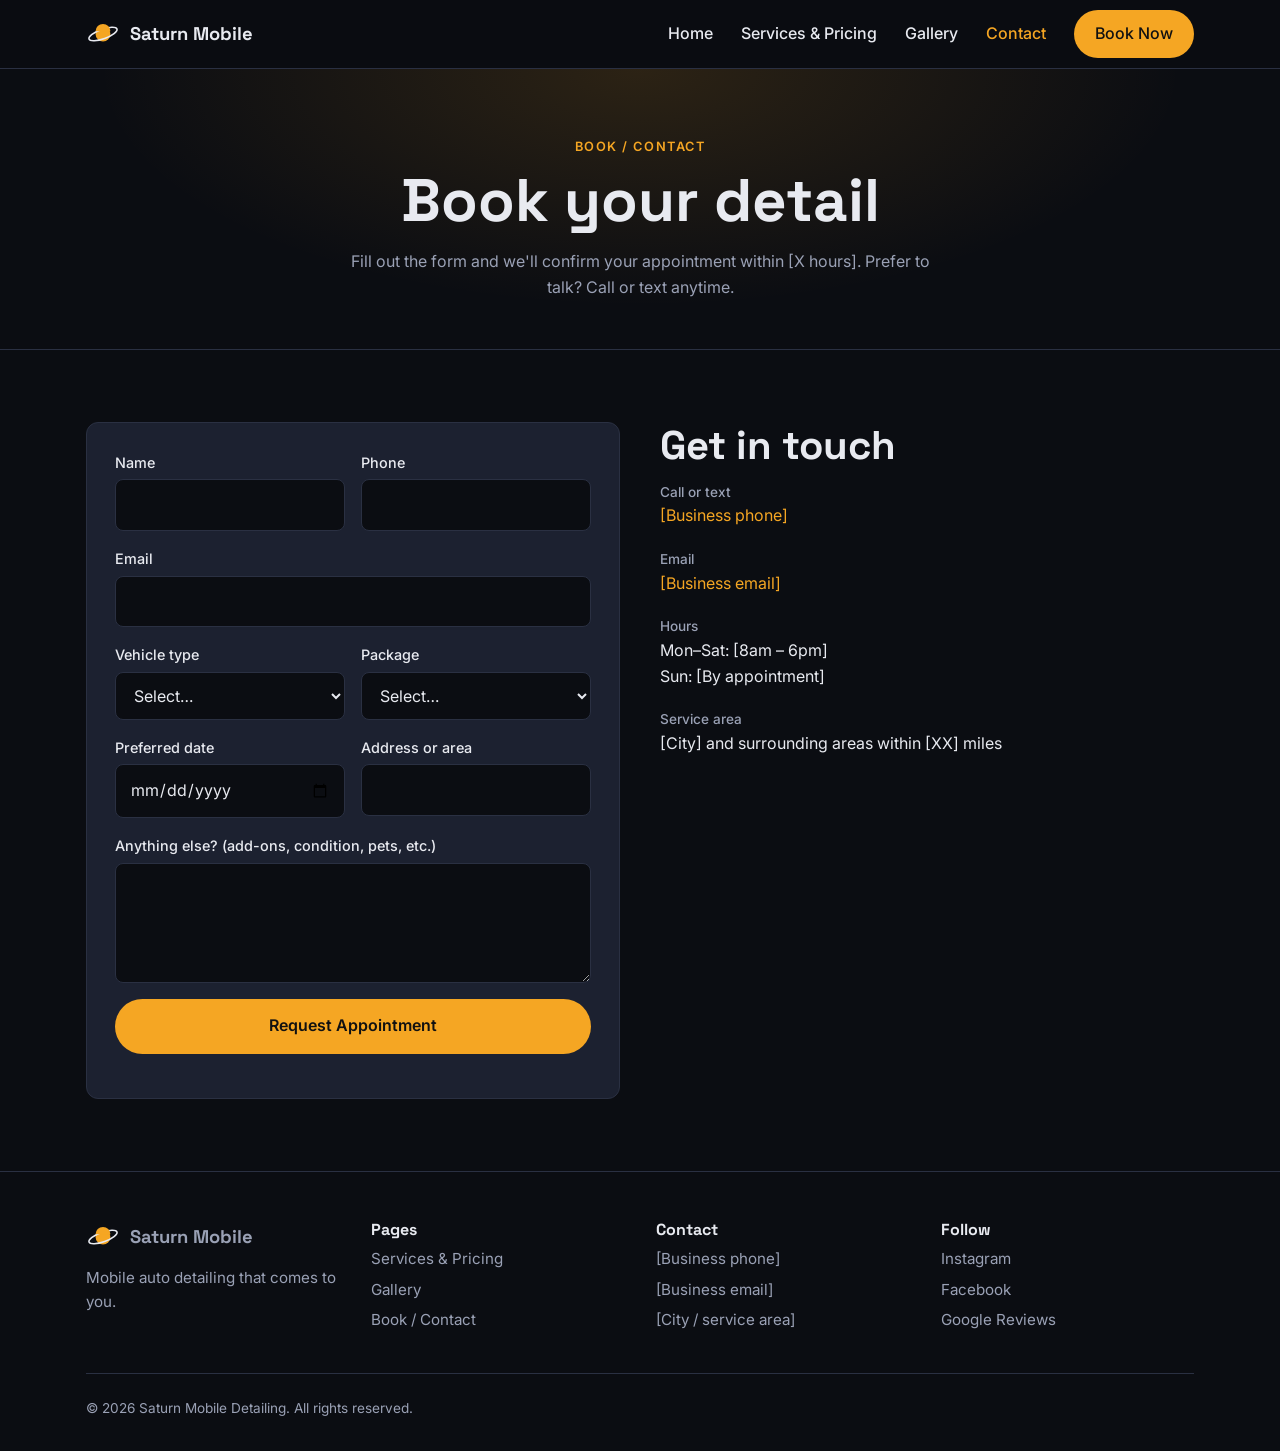
==== contact.html @ 83c05b19 "Initial site frame: home, services, gallery, contact pages Plain HTML/CSS/JS static site for Saturn " ====
<!doctype html>
<html lang="en">
<head>
  <meta charset="utf-8">
  <meta name="viewport" content="width=device-width, initial-scale=1">
  <title>Book / Contact | Saturn Mobile Detailing</title>
  <meta name="description" content="Book a mobile auto detail with Saturn Mobile Detailing, or get in touch for a quote.">
  <meta property="og:title" content="Book / Contact | Saturn Mobile Detailing">
  <meta property="og:type" content="website">
  <link rel="icon" href="favicon.svg" type="image/svg+xml">
  <link rel="preconnect" href="https://fonts.googleapis.com">
  <link rel="preconnect" href="https://fonts.gstatic.com" crossorigin>
  <link href="https://fonts.googleapis.com/css2?family=Inter:wght@400;500;600&family=Space+Grotesk:wght@500;700&display=swap" rel="stylesheet">
  <link rel="stylesheet" href="css/styles.css">
</head>
<body>
  <a class="skip-link" href="#main">Skip to content</a>

  <!-- ===== Header (shared — keep in sync across pages) ===== -->
  <header class="site-header">
    <div class="container">
      <a class="logo" href="index.html">
        <img src="favicon.svg" alt="" width="34" height="34">
        Saturn Mobile
      </a>
      <button class="nav-toggle" aria-expanded="false" aria-controls="site-nav" aria-label="Toggle menu">
        <span></span><span></span><span></span>
      </button>
      <nav class="site-nav" id="site-nav" aria-label="Main">
        <ul>
          <li><a href="index.html">Home</a></li>
          <li><a href="services.html">Services &amp; Pricing</a></li>
          <li><a href="gallery.html">Gallery</a></li>
          <li><a href="contact.html" aria-current="page">Contact</a></li>
          <li><a class="btn btn--primary" href="contact.html">Book Now</a></li>
        </ul>
      </nav>
    </div>
  </header>

  <main id="main">
    <section class="page-hero">
      <div class="container">
        <span class="eyebrow">Book / Contact</span>
        <h1>Book your detail</h1>
        <p>Fill out the form and we'll confirm your appointment within [X hours]. Prefer to talk? Call or text anytime.</p>
      </div>
    </section>

    <section class="section">
      <div class="container">
        <div class="grid" style="grid-template-columns:repeat(auto-fit,minmax(300px,1fr));gap:2.5rem;align-items:start">

          <!-- Booking form — TODO: replace YOUR_ID with Formspree form ID (see README) -->
          <form class="card form" id="booking-form" action="https://formspree.io/f/YOUR_ID" method="POST">
            <div class="form-row">
              <div class="field">
                <label for="name">Name</label>
                <input id="name" name="name" type="text" autocomplete="name" required>
              </div>
              <div class="field">
                <label for="phone">Phone</label>
                <input id="phone" name="phone" type="tel" autocomplete="tel" required>
              </div>
            </div>
            <div class="field">
              <label for="email">Email</label>
              <input id="email" name="email" type="email" autocomplete="email" required>
            </div>
            <div class="form-row">
              <div class="field">
                <label for="vehicle">Vehicle type</label>
                <select id="vehicle" name="vehicle" required>
                  <option value="">Select…</option>
                  <option>Sedan / Coupe</option>
                  <option>Small SUV / Crossover</option>
                  <option>Large SUV / Minivan</option>
                  <option>Truck</option>
                  <option>Other</option>
                </select>
              </div>
              <div class="field">
                <label for="package">Package</label>
                <select id="package" name="package" required>
                  <option value="">Select…</option>
                  <option value="basic">Basic</option>
                  <option value="full">Full Detail</option>
                  <option value="premium">Premium</option>
                  <option value="unsure">Not sure, recommend one</option>
                </select>
              </div>
            </div>
            <div class="form-row">
              <div class="field">
                <label for="date">Preferred date</label>
                <input id="date" name="date" type="date">
              </div>
              <div class="field">
                <label for="location">Address or area</label>
                <input id="location" name="location" type="text" autocomplete="street-address">
              </div>
            </div>
            <div class="field">
              <label for="notes">Anything else? (add-ons, condition, pets, etc.)</label>
              <textarea id="notes" name="notes"></textarea>
            </div>
            <button class="btn btn--primary" type="submit">Request Appointment</button>
            <p class="form-status" role="status" aria-live="polite"></p>
          </form>

          <!-- Contact details — TODO: real info -->
          <div>
            <h2>Get in touch</h2>
            <ul class="contact-info">
              <li><strong>Call or text</strong><a href="tel:+10000000000">[Business phone]</a></li>
              <li><strong>Email</strong><a href="mailto:hello@example.com">[Business email]</a></li>
              <li><strong>Hours</strong>Mon–Sat: [8am – 6pm]<br>Sun: [By appointment]</li>
              <li><strong>Service area</strong>[City] and surrounding areas within [XX] miles</li>
            </ul>
          </div>

        </div>
      </div>
    </section>
  </main>

  <!-- ===== Footer (shared — keep in sync across pages) ===== -->
  <footer class="site-footer">
    <div class="container">
      <div class="footer-grid">
        <div>
          <a class="logo" href="index.html">
            <img src="favicon.svg" alt="" width="34" height="34">
            Saturn Mobile
          </a>
          <p style="margin-top:0.75rem">Mobile auto detailing that comes to you.</p>
        </div>
        <div>
          <h3>Pages</h3>
          <ul>
            <li><a href="services.html">Services &amp; Pricing</a></li>
            <li><a href="gallery.html">Gallery</a></li>
            <li><a href="contact.html">Book / Contact</a></li>
          </ul>
        </div>
        <div>
          <h3>Contact</h3>
          <ul>
            <li><a href="tel:+10000000000">[Business phone]</a></li>
            <li><a href="mailto:hello@example.com">[Business email]</a></li>
            <li>[City / service area]</li>
          </ul>
        </div>
        <div>
          <h3>Follow</h3>
          <ul>
            <!-- TODO: social links -->
            <li><a href="#">Instagram</a></li>
            <li><a href="#">Facebook</a></li>
            <li><a href="#">Google Reviews</a></li>
          </ul>
        </div>
      </div>
      <p class="footer-bottom">© <span data-year></span> Saturn Mobile Detailing. All rights reserved.</p>
    </div>
  </footer>

  <script src="js/main.js"></script>
</body>
</html>
---- css/styles.css ----
/* ==========================================================================
   Saturn Mobile Detailing — styles
   Edit the tokens in :root to rebrand the whole site.
   ========================================================================== */

:root {
  /* Brand colors */
  --color-bg: #0b0d12;
  --color-surface: #141822;
  --color-surface-2: #1c2130;
  --color-border: #2a3042;
  --color-text: #e8eaf0;
  --color-text-muted: #9aa1b5;
  --color-accent: #f5a623;        /* Saturn gold — swap for brand color */
  --color-accent-hover: #ffbb45;
  --color-accent-contrast: #111;

  /* Type */
  --font-body: "Inter", system-ui, -apple-system, "Segoe UI", Roboto, sans-serif;
  --font-display: "Space Grotesk", var(--font-body);

  /* Layout */
  --container: 1140px;
  --gutter: 1rem;
  --radius: 12px;
  --shadow: 0 10px 30px rgba(0, 0, 0, 0.35);
  --header-h: 68px;
}

/* ---------- Reset ---------- */
*, *::before, *::after { box-sizing: border-box; }
* { margin: 0; }
html { scroll-behavior: smooth; }
body {
  font-family: var(--font-body);
  background: var(--color-bg);
  color: var(--color-text);
  line-height: 1.6;
  -webkit-font-smoothing: antialiased;
}
img, svg { display: block; max-width: 100%; }
a { color: var(--color-accent); text-decoration: none; }
a:hover { color: var(--color-accent-hover); }
input, select, textarea, button { font: inherit; }
:focus-visible { outline: 2px solid var(--color-accent); outline-offset: 3px; }

h1, h2, h3 { font-family: var(--font-display); line-height: 1.2; }
h1 { font-size: clamp(2.2rem, 6vw, 3.75rem); }
h2 { font-size: clamp(1.75rem, 4vw, 2.5rem); margin-bottom: 0.75rem; }
h3 { font-size: 1.25rem; margin-bottom: 0.5rem; }

.skip-link {
  position: absolute; left: -9999px; top: 0;
  background: var(--color-accent); color: var(--color-accent-contrast);
  padding: 0.5rem 1rem; z-index: 100;
}
.skip-link:focus { left: 1rem; top: 1rem; }

/* ---------- Layout ---------- */
.container {
  width: 100%;
  max-width: var(--container);
  margin-inline: auto;
  padding-inline: var(--gutter);
}
.section { padding-block: 4.5rem; }
.section--alt { background: var(--color-surface); }
.section-head { text-align: center; max-width: 640px; margin: 0 auto 2.5rem; }
.section-head p { color: var(--color-text-muted); }
.eyebrow {
  display: inline-block;
  font-size: 0.8rem; font-weight: 600; letter-spacing: 0.12em; text-transform: uppercase;
  color: var(--color-accent); margin-bottom: 0.5rem;
}
.grid { display: grid; gap: 1.5rem; }
.grid--2 { grid-template-columns: repeat(auto-fit, minmax(280px, 1fr)); }
.grid--3 { grid-template-columns: repeat(auto-fit, minmax(260px, 1fr)); }
.grid--4 { grid-template-columns: repeat(auto-fit, minmax(220px, 1fr)); }

/* ---------- Buttons ---------- */
.btn {
  display: inline-flex; align-items: center; justify-content: center; gap: 0.5rem;
  padding: 0.8rem 1.5rem;
  border-radius: 999px; border: 2px solid transparent;
  font-weight: 600; cursor: pointer;
  transition: background 0.2s, color 0.2s, border-color 0.2s, transform 0.2s;
}
.btn:hover { transform: translateY(-1px); }
.btn--primary { background: var(--color-accent); color: var(--color-accent-contrast); }
.btn--primary:hover { background: var(--color-accent-hover); color: var(--color-accent-contrast); }
.btn--ghost { border-color: var(--color-border); color: var(--color-text); }
.btn--ghost:hover { border-color: var(--color-accent); color: var(--color-accent); }
.btn-row { display: flex; flex-wrap: wrap; gap: 0.75rem; }

/* ---------- Header / nav ---------- */
.site-header {
  position: sticky; top: 0; z-index: 50;
  background: rgba(11, 13, 18, 0.9);
  backdrop-filter: blur(10px);
  border-bottom: 1px solid var(--color-border);
}
.site-header .container {
  display: flex; align-items: center; justify-content: space-between;
  height: var(--header-h);
}
.logo {
  display: flex; align-items: center; gap: 0.6rem;
  font-family: var(--font-display); font-weight: 700; font-size: 1.15rem;
  color: var(--color-text);
}
.logo:hover { color: var(--color-text); }
.logo img { width: 34px; height: 34px; }

.nav-toggle {
  display: inline-flex; flex-direction: column; gap: 5px;
  background: none; border: 0; padding: 0.5rem; cursor: pointer;
}
.nav-toggle span {
  width: 24px; height: 2px; background: var(--color-text);
  transition: transform 0.2s, opacity 0.2s;
}
.nav-toggle[aria-expanded="true"] span:nth-child(1) { transform: translateY(7px) rotate(45deg); }
.nav-toggle[aria-expanded="true"] span:nth-child(2) { opacity: 0; }
.nav-toggle[aria-expanded="true"] span:nth-child(3) { transform: translateY(-7px) rotate(-45deg); }

.site-nav {
  position: absolute; top: var(--header-h); left: 0; right: 0;
  background: var(--color-bg);
  border-bottom: 1px solid var(--color-border);
  display: none;
}
.site-nav.is-open { display: block; }
.site-nav ul {
  list-style: none; padding: 1rem var(--gutter) 1.5rem;
  display: flex; flex-direction: column; gap: 0.25rem;
}
.site-nav a { display: block; padding: 0.6rem 0; color: var(--color-text); font-weight: 500; }
.site-nav a:hover, .site-nav a[aria-current="page"] { color: var(--color-accent); }
.site-nav .btn { margin-top: 0.5rem; color: var(--color-accent-contrast); }

@media (min-width: 860px) {
  .nav-toggle { display: none; }
  .site-nav { position: static; display: block; background: none; border: 0; }
  .site-nav ul { flex-direction: row; align-items: center; gap: 1.75rem; padding: 0; }
  .site-nav a { padding: 0; }
  .site-nav .btn { margin-top: 0; padding: 0.6rem 1.2rem; }
}

/* ---------- Hero ---------- */
.hero {
  position: relative;
  padding-block: 6rem 5rem;
  /* TODO: replace gradient with hero photo:
     background: linear-gradient(rgba(11,13,18,.7), rgba(11,13,18,.9)), url("../assets/images/hero.jpg") center/cover; */
  background:
    radial-gradient(ellipse at 80% 20%, rgba(245, 166, 35, 0.18), transparent 55%),
    radial-gradient(ellipse at 10% 90%, rgba(80, 110, 255, 0.12), transparent 50%),
    var(--color-bg);
  overflow: hidden;
}
.hero-content { max-width: 680px; }
.hero p.lead { font-size: 1.15rem; color: var(--color-text-muted); margin: 1rem 0 2rem; }
.hero-badges {
  display: flex; flex-wrap: wrap; gap: 1.25rem;
  margin-top: 2rem; color: var(--color-text-muted); font-size: 0.9rem;
}
.hero-badges span::before { content: "✓ "; color: var(--color-accent); }

.page-hero {
  padding-block: 4rem 3rem;
  text-align: center;
  background: radial-gradient(ellipse at 50% 0%, rgba(245, 166, 35, 0.14), transparent 60%), var(--color-bg);
  border-bottom: 1px solid var(--color-border);
}
.page-hero p { color: var(--color-text-muted); max-width: 600px; margin: 0.75rem auto 0; }

/* ---------- Cards ---------- */
.card {
  background: var(--color-surface-2);
  border: 1px solid var(--color-border);
  border-radius: var(--radius);
  padding: 1.75rem;
}
.card p { color: var(--color-text-muted); }
.card-icon { font-size: 1.75rem; margin-bottom: 0.75rem; }

/* Pricing / packages */
.package { display: flex; flex-direction: column; position: relative; }
.package--featured { border-color: var(--color-accent); box-shadow: var(--shadow); }
.package-badge {
  position: absolute; top: -0.75rem; left: 50%; transform: translateX(-50%);
  background: var(--color-accent); color: var(--color-accent-contrast);
  font-size: 0.75rem; font-weight: 700; padding: 0.25rem 0.75rem; border-radius: 999px;
  text-transform: uppercase; letter-spacing: 0.06em;
}
.price { font-family: var(--font-display); font-size: 2.25rem; font-weight: 700; margin: 0.5rem 0; }
.price small { font-size: 0.9rem; font-weight: 400; color: var(--color-text-muted); }
.package ul { list-style: none; padding: 0; margin: 1rem 0 1.5rem; flex-grow: 1; }
.package li { padding: 0.35rem 0; color: var(--color-text-muted); }
.package li::before { content: "✓"; color: var(--color-accent); margin-right: 0.5rem; }

.addon-list { list-style: none; padding: 0; }
.addon-list li {
  display: flex; justify-content: space-between; gap: 1rem;
  padding: 0.85rem 0; border-bottom: 1px solid var(--color-border);
}
.addon-list li span:last-child { color: var(--color-accent); font-weight: 600; white-space: nowrap; }

/* Testimonials */
.testimonial blockquote { font-style: italic; color: var(--color-text); }
.testimonial cite { display: block; margin-top: 1rem; color: var(--color-text-muted); font-style: normal; }
.stars { color: var(--color-accent); letter-spacing: 0.15em; margin-bottom: 0.5rem; }

/* FAQ */
.faq details {
  border-bottom: 1px solid var(--color-border);
  padding: 1rem 0;
}
.faq summary { cursor: pointer; font-weight: 600; }
.faq details p { color: var(--color-text-muted); margin-top: 0.5rem; }

/* CTA band */
.cta-band {
  text-align: center;
  background: linear-gradient(135deg, var(--color-surface-2), var(--color-surface));
  border-block: 1px solid var(--color-border);
}
.cta-band p { color: var(--color-text-muted); margin-bottom: 1.5rem; }
.cta-band .btn-row { justify-content: center; }

/* ---------- Gallery ---------- */
.gallery-grid { display: grid; gap: 1rem; grid-template-columns: repeat(auto-fill, minmax(260px, 1fr)); }
.gallery-item {
  position: relative; aspect-ratio: 4 / 3;
  border-radius: var(--radius); overflow: hidden;
  background: var(--color-surface-2); border: 1px solid var(--color-border);
  cursor: zoom-in; padding: 0;
}
.gallery-item img { width: 100%; height: 100%; object-fit: cover; transition: transform 0.3s; }
.gallery-item:hover img { transform: scale(1.04); }
.gallery-item .placeholder {
  display: grid; place-items: center; height: 100%;
  color: var(--color-text-muted); font-size: 0.9rem;
}
.gallery-item figcaption {
  position: absolute; left: 0; right: 0; bottom: 0;
  padding: 0.6rem 0.9rem; font-size: 0.85rem; text-align: left;
  background: linear-gradient(transparent, rgba(0, 0, 0, 0.8)); color: #fff;
}

.lightbox {
  position: fixed; inset: 0; z-index: 200;
  background: rgba(0, 0, 0, 0.92);
  display: none; align-items: center; justify-content: center; padding: 1rem;
}
.lightbox.is-open { display: flex; }
.lightbox img { max-height: 85vh; border-radius: var(--radius); }
.lightbox-close {
  position: absolute; top: 1rem; right: 1rem;
  background: none; border: 0; color: #fff; font-size: 2rem; cursor: pointer; line-height: 1;
}

/* ---------- Forms ---------- */
.form { display: grid; gap: 1rem; }
.form-row { display: grid; gap: 1rem; grid-template-columns: repeat(auto-fit, minmax(220px, 1fr)); }
.field { display: flex; flex-direction: column; gap: 0.35rem; }
.field label { font-size: 0.9rem; font-weight: 500; }
.field input, .field select, .field textarea {
  background: var(--color-bg); color: var(--color-text);
  border: 1px solid var(--color-border); border-radius: 8px;
  padding: 0.75rem 0.9rem;
}
.field input:focus, .field select:focus, .field textarea:focus { border-color: var(--color-accent); outline: none; }
.field textarea { min-height: 120px; resize: vertical; }
.form-status { font-size: 0.95rem; }
.form-status.is-success { color: #5fd38d; }
.form-status.is-error { color: #ff6b6b; }

.contact-info { list-style: none; padding: 0; display: grid; gap: 1.25rem; }
.contact-info strong { display: block; font-size: 0.85rem; color: var(--color-text-muted); font-weight: 500; }

/* ---------- Footer ---------- */
.site-footer {
  border-top: 1px solid var(--color-border);
  padding-block: 3rem 2rem;
  color: var(--color-text-muted); font-size: 0.95rem;
}
.footer-grid { display: grid; gap: 2rem; grid-template-columns: repeat(auto-fit, minmax(200px, 1fr)); }
.site-footer h3 { color: var(--color-text); font-size: 1rem; }
.site-footer ul { list-style: none; padding: 0; display: grid; gap: 0.4rem; }
.site-footer a { color: var(--color-text-muted); }
.site-footer a:hover { color: var(--color-accent); }
.footer-bottom { margin-top: 2.5rem; padding-top: 1.5rem; border-top: 1px solid var(--color-border); font-size: 0.85rem; }
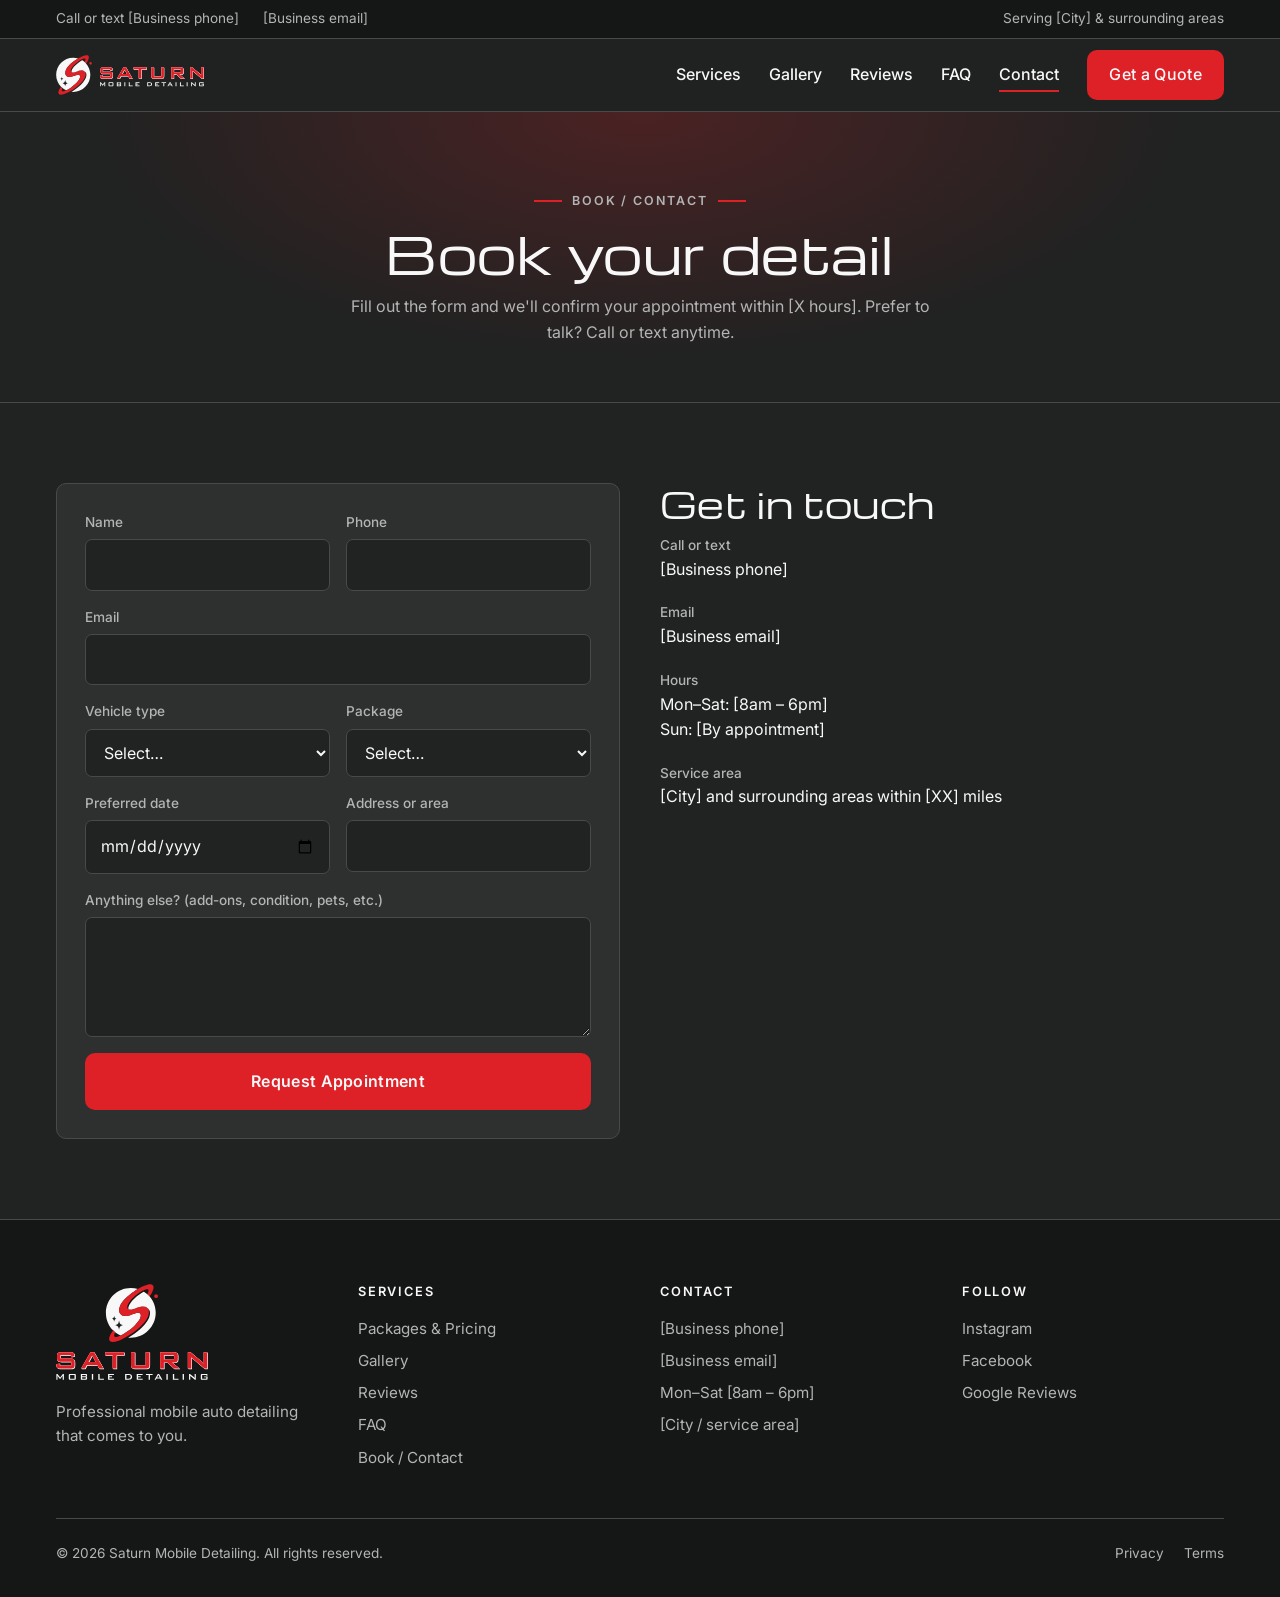
==== commit 1b73c6d4: "Apply brand system: tokens, logos, dark theme, updated pages Co-Authored-By: Claude Sonnet 5.5 <nore" ====
--- a/contact.html
+++ b/contact.html
@@ -1,5 +1,5 @@
 <!doctype html>
-<html lang="en">
+<html lang="en" data-theme="dark">
 <head>
   <meta charset="utf-8">
   <meta name="viewport" content="width=device-width, initial-scale=1">
@@ -7,32 +7,45 @@
   <meta name="description" content="Book a mobile auto detail with Saturn Mobile Detailing, or get in touch for a quote.">
   <meta property="og:title" content="Book / Contact | Saturn Mobile Detailing">
   <meta property="og:type" content="website">
-  <link rel="icon" href="favicon.svg" type="image/svg+xml">
+  <meta name="theme-color" content="#212222">
+  <link rel="icon" href="brand/web/favicon.ico" sizes="48x48">
+  <link rel="icon" href="brand/web/favicon.svg" type="image/svg+xml">
+  <link rel="apple-touch-icon" href="brand/web/apple-touch-icon.png">
   <link rel="preconnect" href="https://fonts.googleapis.com">
   <link rel="preconnect" href="https://fonts.gstatic.com" crossorigin>
-  <link href="https://fonts.googleapis.com/css2?family=Inter:wght@400;500;600&family=Space+Grotesk:wght@500;700&display=swap" rel="stylesheet">
+  <link href="https://fonts.googleapis.com/css2?family=Inter:wght@400;500;600;700&family=Michroma&display=swap" rel="stylesheet">
+  <link rel="stylesheet" href="brand/tokens/tokens.css">
   <link rel="stylesheet" href="css/styles.css">
 </head>
 <body>
   <a class="skip-link" href="#main">Skip to content</a>
 
   <!-- ===== Header (shared — keep in sync across pages) ===== -->
+  <div class="topbar">
+    <div class="container">
+      <ul>
+        <li><a href="tel:+10000000000">Call or text [Business phone]</a></li>
+        <li class="topbar-extra"><a href="mailto:hello@example.com">[Business email]</a></li>
+      </ul>
+      <span class="topbar-extra">Serving [City] &amp; surrounding areas</span>
+    </div>
+  </div>
   <header class="site-header">
     <div class="container">
       <a class="logo" href="index.html">
-        <img src="favicon.svg" alt="" width="34" height="34">
-        Saturn Mobile
+        <img src="brand/logos/dark/svg/lockup-horizontal.svg" alt="Saturn Mobile Detailing" width="148" height="40">
       </a>
       <button class="nav-toggle" aria-expanded="false" aria-controls="site-nav" aria-label="Toggle menu">
         <span></span><span></span><span></span>
       </button>
       <nav class="site-nav" id="site-nav" aria-label="Main">
         <ul>
-          <li><a href="index.html">Home</a></li>
-          <li><a href="services.html">Services &amp; Pricing</a></li>
+          <li><a href="services.html">Services</a></li>
           <li><a href="gallery.html">Gallery</a></li>
+          <li><a href="index.html#reviews">Reviews</a></li>
+          <li><a href="index.html#faq">FAQ</a></li>
           <li><a href="contact.html" aria-current="page">Contact</a></li>
-          <li><a class="btn btn--primary" href="contact.html">Book Now</a></li>
+          <li><a class="btn btn--primary" href="index.html#quote">Get a Quote</a></li>
         </ul>
       </nav>
     </div>
@@ -86,6 +99,8 @@
                   <option value="basic">Basic</option>
                   <option value="full">Full Detail</option>
                   <option value="premium">Premium</option>
+                  <option value="interior">Interior Only</option>
+                  <option value="exterior">Exterior Only</option>
                   <option value="unsure">Not sure, recommend one</option>
                 </select>
               </div>
@@ -128,18 +143,17 @@
   <footer class="site-footer">
     <div class="container">
       <div class="footer-grid">
-        <div>
-          <a class="logo" href="index.html">
-            <img src="favicon.svg" alt="" width="34" height="34">
-            Saturn Mobile
-          </a>
-          <p style="margin-top:0.75rem">Mobile auto detailing that comes to you.</p>
+        <div class="footer-brand">
+          <a href="index.html"><img src="brand/logos/dark/svg/lockup-stacked.svg" alt="Saturn Mobile Detailing" width="152" height="96"></a>
+          <p>Professional mobile auto detailing that comes to you.</p>
         </div>
         <div>
-          <h3>Pages</h3>
+          <h3>Services</h3>
           <ul>
-            <li><a href="services.html">Services &amp; Pricing</a></li>
+            <li><a href="services.html">Packages &amp; Pricing</a></li>
             <li><a href="gallery.html">Gallery</a></li>
+            <li><a href="index.html#reviews">Reviews</a></li>
+            <li><a href="index.html#faq">FAQ</a></li>
             <li><a href="contact.html">Book / Contact</a></li>
           </ul>
         </div>
@@ -148,6 +162,7 @@
           <ul>
             <li><a href="tel:+10000000000">[Business phone]</a></li>
             <li><a href="mailto:hello@example.com">[Business email]</a></li>
+            <li>Mon–Sat [8am – 6pm]</li>
             <li>[City / service area]</li>
           </ul>
         </div>
@@ -161,9 +176,21 @@
           </ul>
         </div>
       </div>
-      <p class="footer-bottom">© <span data-year></span> Saturn Mobile Detailing. All rights reserved.</p>
+      <div class="footer-bottom">
+        <p>© <span data-year></span> Saturn Mobile Detailing. All rights reserved.</p>
+        <!-- TODO: add policy pages -->
+        <ul>
+          <li><a href="#">Privacy</a></li>
+          <li><a href="#">Terms</a></li>
+        </ul>
+      </div>
     </div>
   </footer>
+
+  <div class="mobile-cta">
+    <a class="btn btn--ghost" href="tel:+10000000000">Call</a>
+    <a class="btn btn--primary" href="index.html#quote">Get a Quote</a>
+  </div>
 
   <script src="js/main.js"></script>
 </body>
--- a/brand/tokens/tokens.css
+++ b/brand/tokens/tokens.css
@@ -0,0 +1,51 @@
+/* Saturn Mobile Detailing — design tokens
+ * Layer 1: brand colors (from the PDF swatches — don't change these)
+ * Layer 2: semantic roles (--bg, --fg, --accent …) — remap these to try new styles
+ * Layer 3: themes — dark is the default; set <html data-theme="light|red"> to switch
+ */
+
+:root {
+  /* ---- Layer 1: brand palette (source: saturn_detailing.pdf) ---- */
+  --saturn-red:      #DE2027; /* Pantone 7621 C   · CMYK 8,100,100,0   */
+  --saturn-white:    #F8F8F9; /* Pantone P 179-1 C · CMYK 0,0,0,2      */
+  --saturn-charcoal: #212222; /* Process           · CMYK 73,65,65,72  */
+
+  /* ---- Layer 2: semantic roles (default = dark theme) ---- */
+  --bg:        var(--saturn-charcoal);
+  --fg:        var(--saturn-white);
+  --accent:    var(--saturn-red);
+  --on-accent: var(--saturn-white);
+
+  /* derived from the roles above so one theme change cascades everywhere */
+  --surface:   color-mix(in srgb, var(--fg) 6%, var(--bg));
+  --surface-2: color-mix(in srgb, var(--fg) 12%, var(--bg));
+  --border:    color-mix(in srgb, var(--fg) 18%, var(--bg));
+  --fg-muted:  color-mix(in srgb, var(--fg) 68%, var(--bg));
+  --accent-hover: color-mix(in srgb, var(--accent) 85%, white);
+
+  /* ---- Type (SUGGESTIONS — not in the brand file; replace freely) ----
+   * The logo wordmark is Bank Gothic BT Medium, already converted to outlines in the
+   * SVGs. Don't retype it with a font. These stacks are for site text only. */
+  --font-display: "Michroma", "Orbitron", "Eurostile", "Bank Gothic", system-ui, sans-serif;
+  --font-body:    "Inter", "Source Sans 3", system-ui, -apple-system, "Segoe UI", sans-serif;
+
+  /* ---- Shape / spacing (starting points) ---- */
+  --radius: 10px;
+  --space-1: .25rem; --space-2: .5rem; --space-3: 1rem; --space-4: 1.5rem; --space-5: 2.5rem; --space-6: 4rem;
+}
+
+/* ---- Layer 3: themes ---- */
+[data-theme="light"] {
+  --bg: var(--saturn-white);
+  --fg: var(--saturn-charcoal);
+  --accent: var(--saturn-red);
+  --on-accent: var(--saturn-white);
+}
+
+[data-theme="red"] {
+  --bg: var(--saturn-red);
+  --fg: var(--saturn-white);
+  --accent: var(--saturn-charcoal);   /* red-on-red has no contrast, so charcoal is the accent */
+  --on-accent: var(--saturn-white);
+  --accent-hover: color-mix(in srgb, var(--saturn-charcoal) 85%, white);
+}
--- a/css/styles.css
+++ b/css/styles.css
@@ -1,30 +1,20 @@
 /* ==========================================================================
-   Saturn Mobile Detailing — styles
-   Edit the tokens in :root to rebrand the whole site.
+   Saturn Mobile Detailing — site styles (dark theme)
+   Colors, fonts and radius come from brand/tokens/tokens.css, which every
+   page loads first. Use the semantic tokens (--bg, --fg, --accent …), never
+   raw hex. See brand/BRAND.md.
    ========================================================================== */
 
 :root {
-  /* Brand colors */
-  --color-bg: #0b0d12;
-  --color-surface: #141822;
-  --color-surface-2: #1c2130;
-  --color-border: #2a3042;
-  --color-text: #e8eaf0;
-  --color-text-muted: #9aa1b5;
-  --color-accent: #f5a623;        /* Saturn gold — swap for brand color */
-  --color-accent-hover: #ffbb45;
-  --color-accent-contrast: #111;
-
-  /* Type */
-  --font-body: "Inter", system-ui, -apple-system, "Segoe UI", Roboto, sans-serif;
-  --font-display: "Space Grotesk", var(--font-body);
-
-  /* Layout */
-  --container: 1140px;
+  /* Site-only tokens (not part of the brand kit) */
+  --container: 1200px;
   --gutter: 1rem;
-  --radius: 12px;
-  --shadow: 0 10px 30px rgba(0, 0, 0, 0.35);
-  --header-h: 68px;
+  --header-h: 72px;
+  --shadow: 0 18px 40px rgba(0, 0, 0, 0.45);
+  --glow: color-mix(in srgb, var(--accent) 22%, transparent);
+
+  /* Darken on hover instead of the kit's lighten, so white button text keeps AA contrast */
+  --accent-hover: color-mix(in srgb, var(--accent) 82%, black);
 }
 
 /* ---------- Reset ---------- */
@@ -33,28 +23,40 @@
 html { scroll-behavior: smooth; }
 body {
   font-family: var(--font-body);
-  background: var(--color-bg);
-  color: var(--color-text);
+  background: var(--bg);
+  color: var(--fg);
   line-height: 1.6;
   -webkit-font-smoothing: antialiased;
 }
 img, svg { display: block; max-width: 100%; }
-a { color: var(--color-accent); text-decoration: none; }
-a:hover { color: var(--color-accent-hover); }
+/* Red text on charcoal is under 4.5:1, so body links stay light and turn red on hover */
+a { color: var(--fg); text-decoration: none; }
+a:hover { color: var(--accent); }
 input, select, textarea, button { font: inherit; }
-:focus-visible { outline: 2px solid var(--color-accent); outline-offset: 3px; }
-
-h1, h2, h3 { font-family: var(--font-display); line-height: 1.2; }
-h1 { font-size: clamp(2.2rem, 6vw, 3.75rem); }
-h2 { font-size: clamp(1.75rem, 4vw, 2.5rem); margin-bottom: 0.75rem; }
-h3 { font-size: 1.25rem; margin-bottom: 0.5rem; }
+fieldset { border: 0; padding: 0; min-width: 0; }
+[hidden] { display: none !important; }
+:focus-visible { outline: 2px solid var(--accent); outline-offset: 3px; }
+[id] { scroll-margin-top: calc(var(--header-h) + 1rem); }
+
+h1, h2 {
+  font-family: var(--font-display); font-weight: 400;
+  line-height: 1.15; letter-spacing: 0.01em;
+}
+h1 { font-size: clamp(1.9rem, 5vw, 3.1rem); }
+h2 { font-size: clamp(1.5rem, 3.5vw, 2.2rem); margin-bottom: 0.75rem; }
+h3 { font-size: 1.15rem; font-weight: 600; line-height: 1.3; margin-bottom: 0.5rem; }
 
 .skip-link {
   position: absolute; left: -9999px; top: 0;
-  background: var(--color-accent); color: var(--color-accent-contrast);
+  background: var(--accent); color: var(--on-accent);
   padding: 0.5rem 1rem; z-index: 100;
 }
 .skip-link:focus { left: 1rem; top: 1rem; }
+
+.icon {
+  width: 24px; height: 24px; flex: none;
+  fill: none; stroke: currentColor; stroke-width: 2; stroke-linecap: round; stroke-linejoin: round;
+}
 
 /* ---------- Layout ---------- */
 .container {
@@ -63,60 +65,99 @@
   margin-inline: auto;
   padding-inline: var(--gutter);
 }
-.section { padding-block: 4.5rem; }
-.section--alt { background: var(--color-surface); }
-.section-head { text-align: center; max-width: 640px; margin: 0 auto 2.5rem; }
-.section-head p { color: var(--color-text-muted); }
+.section { padding-block: 5rem; }
+.section--alt { background: var(--surface); border-block: 1px solid var(--border); }
+.section-head { text-align: center; max-width: 680px; margin: 0 auto 3rem; }
+.section-head p { color: var(--fg-muted); }
+.section-head--left { text-align: left; margin-inline: 0; }
+.section-foot { display: flex; justify-content: center; margin-top: 2.5rem; }
+
 .eyebrow {
-  display: inline-block;
-  font-size: 0.8rem; font-weight: 600; letter-spacing: 0.12em; text-transform: uppercase;
-  color: var(--color-accent); margin-bottom: 0.5rem;
-}
+  display: inline-flex; align-items: center; gap: 0.6rem;
+  font-size: 0.78rem; font-weight: 600; letter-spacing: 0.16em; text-transform: uppercase;
+  color: var(--fg-muted); margin-bottom: 0.9rem;
+}
+.eyebrow::before {
+  content: ""; width: 1.75rem; height: 2px; background: var(--accent);
+}
+.section-head:not(.section-head--left) .eyebrow::after {
+  content: ""; width: 1.75rem; height: 2px; background: var(--accent);
+}
+
 .grid { display: grid; gap: 1.5rem; }
 .grid--2 { grid-template-columns: repeat(auto-fit, minmax(280px, 1fr)); }
 .grid--3 { grid-template-columns: repeat(auto-fit, minmax(260px, 1fr)); }
 .grid--4 { grid-template-columns: repeat(auto-fit, minmax(220px, 1fr)); }
 
+.split { display: grid; gap: 3rem; align-items: center; }
+@media (min-width: 900px) { .split { grid-template-columns: 1fr 1fr; } }
+
+/* Photo placeholder — swap for <img> once real photos exist */
+.photo {
+  position: relative; overflow: hidden;
+  aspect-ratio: 4 / 3; border-radius: var(--radius);
+  background:
+    radial-gradient(ellipse at 70% 20%, var(--glow), transparent 60%),
+    repeating-linear-gradient(135deg, var(--surface) 0 14px, var(--surface-2) 14px 15px);
+  border: 1px solid var(--border);
+  display: grid; place-items: center;
+  color: var(--fg-muted); font-size: 0.85rem; letter-spacing: 0.08em; text-transform: uppercase;
+}
+.photo img { position: absolute; inset: 0; width: 100%; height: 100%; object-fit: cover; }
+
 /* ---------- Buttons ---------- */
 .btn {
   display: inline-flex; align-items: center; justify-content: center; gap: 0.5rem;
-  padding: 0.8rem 1.5rem;
-  border-radius: 999px; border: 2px solid transparent;
-  font-weight: 600; cursor: pointer;
+  padding: 0.85rem 1.6rem;
+  border-radius: var(--radius); border: 2px solid transparent;
+  font-weight: 600; letter-spacing: 0.02em; cursor: pointer;
   transition: background 0.2s, color 0.2s, border-color 0.2s, transform 0.2s;
 }
 .btn:hover { transform: translateY(-1px); }
-.btn--primary { background: var(--color-accent); color: var(--color-accent-contrast); }
-.btn--primary:hover { background: var(--color-accent-hover); color: var(--color-accent-contrast); }
-.btn--ghost { border-color: var(--color-border); color: var(--color-text); }
-.btn--ghost:hover { border-color: var(--color-accent); color: var(--color-accent); }
+.btn--primary { background: var(--accent); color: var(--on-accent); }
+.btn--primary:hover { background: var(--accent-hover); color: var(--on-accent); }
+.btn--ghost { border-color: var(--border); color: var(--fg); background: transparent; }
+.btn--ghost:hover { border-color: var(--accent); color: var(--fg); }
+.btn--block { width: 100%; }
 .btn-row { display: flex; flex-wrap: wrap; gap: 0.75rem; }
+.btn .icon { width: 18px; height: 18px; }
+
+/* ---------- Top bar ---------- */
+.topbar {
+  background: color-mix(in srgb, black 35%, var(--bg));
+  border-bottom: 1px solid var(--border);
+  font-size: 0.85rem; color: var(--fg-muted);
+}
+.topbar .container {
+  display: flex; align-items: center; justify-content: space-between; gap: 1rem;
+  min-height: 38px;
+}
+.topbar ul { list-style: none; padding: 0; display: flex; gap: 1.5rem; }
+.topbar a { color: var(--fg-muted); }
+.topbar a:hover { color: var(--fg); }
+.topbar-extra { display: none; }
+@media (min-width: 720px) { .topbar-extra { display: block; } }
 
 /* ---------- Header / nav ---------- */
 .site-header {
   position: sticky; top: 0; z-index: 50;
-  background: rgba(11, 13, 18, 0.9);
+  background: color-mix(in srgb, var(--bg) 92%, transparent);
   backdrop-filter: blur(10px);
-  border-bottom: 1px solid var(--color-border);
+  border-bottom: 1px solid var(--border);
 }
 .site-header .container {
   display: flex; align-items: center; justify-content: space-between;
   height: var(--header-h);
 }
-.logo {
-  display: flex; align-items: center; gap: 0.6rem;
-  font-family: var(--font-display); font-weight: 700; font-size: 1.15rem;
-  color: var(--color-text);
-}
-.logo:hover { color: var(--color-text); }
-.logo img { width: 34px; height: 34px; }
+.logo { display: block; padding-block: 0.5rem; }
+.logo img { height: 40px; width: auto; }
 
 .nav-toggle {
   display: inline-flex; flex-direction: column; gap: 5px;
   background: none; border: 0; padding: 0.5rem; cursor: pointer;
 }
 .nav-toggle span {
-  width: 24px; height: 2px; background: var(--color-text);
+  width: 24px; height: 2px; background: var(--fg);
   transition: transform 0.2s, opacity 0.2s;
 }
 .nav-toggle[aria-expanded="true"] span:nth-child(1) { transform: translateY(7px) rotate(45deg); }
@@ -125,8 +166,8 @@
 
 .site-nav {
   position: absolute; top: var(--header-h); left: 0; right: 0;
-  background: var(--color-bg);
-  border-bottom: 1px solid var(--color-border);
+  background: var(--bg);
+  border-bottom: 1px solid var(--border);
   display: none;
 }
 .site-nav.is-open { display: block; }
@@ -134,118 +175,228 @@
   list-style: none; padding: 1rem var(--gutter) 1.5rem;
   display: flex; flex-direction: column; gap: 0.25rem;
 }
-.site-nav a { display: block; padding: 0.6rem 0; color: var(--color-text); font-weight: 500; }
-.site-nav a:hover, .site-nav a[aria-current="page"] { color: var(--color-accent); }
-.site-nav .btn { margin-top: 0.5rem; color: var(--color-accent-contrast); }
-
-@media (min-width: 860px) {
+.site-nav a { display: block; padding: 0.6rem 0; color: var(--fg); font-weight: 500; }
+.site-nav a:hover { color: var(--accent); }
+.site-nav a[aria-current="page"] { box-shadow: inset 0 -2px 0 var(--accent); }
+.site-nav .btn { margin-top: 0.5rem; color: var(--on-accent); }
+
+@media (min-width: 900px) {
   .nav-toggle { display: none; }
   .site-nav { position: static; display: block; background: none; border: 0; }
   .site-nav ul { flex-direction: row; align-items: center; gap: 1.75rem; padding: 0; }
-  .site-nav a { padding: 0; }
-  .site-nav .btn { margin-top: 0; padding: 0.6rem 1.2rem; }
+  .site-nav a { padding: 0.25rem 0; }
+  .site-nav .btn { margin-top: 0; padding: 0.65rem 1.25rem; }
 }
 
 /* ---------- Hero ---------- */
 .hero {
+  position: relative; overflow: hidden;
+  padding-block: 4rem 4.5rem;
+  /* TODO: add a hero photo under the glow:
+     , linear-gradient(90deg, var(--bg) 35%, transparent), url("../assets/images/hero.jpg") center/cover */
+  background:
+    radial-gradient(ellipse at 85% 10%, var(--glow), transparent 55%),
+    radial-gradient(ellipse at 0% 100%, color-mix(in srgb, var(--accent) 10%, transparent), transparent 50%),
+    var(--bg);
+}
+/* Decorative orbit rings echoing the planet mark (decoration only, not the logo) */
+.hero::before, .hero::after {
+  content: ""; position: absolute; pointer-events: none;
+  border-radius: 50%; transform: rotate(-22deg);
+}
+.hero::before {
+  width: 1100px; height: 300px; right: -420px; top: 90px;
+  border: 1px solid color-mix(in srgb, var(--accent) 35%, transparent);
+}
+.hero::after {
+  width: 1400px; height: 400px; right: -600px; top: 40px;
+  border: 1px solid color-mix(in srgb, var(--fg) 8%, transparent);
+}
+.hero .container { position: relative; z-index: 1; }
+.hero-grid { display: grid; gap: 3rem; align-items: center; }
+.hero-grid > * { min-width: 0; }
+@media (min-width: 960px) {
+  .hero { padding-block: 5.5rem 6rem; }
+  .hero-grid { grid-template-columns: 1.15fr 0.85fr; }
+}
+.hero h1 .accent { color: var(--accent); }
+.hero p.lead { font-size: 1.15rem; color: var(--fg-muted); margin: 1.25rem 0 2rem; max-width: 560px; }
+.hero-badges {
+  list-style: none; padding: 0;
+  display: flex; flex-wrap: wrap; gap: 0.5rem 1.5rem;
+  margin-top: 2rem; color: var(--fg-muted); font-size: 0.9rem;
+}
+.hero-badges li { display: flex; align-items: center; gap: 0.45rem; }
+.hero-badges .icon { width: 18px; height: 18px; color: var(--accent); }
+
+.page-hero {
+  padding-block: 4.5rem 3.5rem;
+  text-align: center;
+  background: radial-gradient(ellipse at 50% 0%, var(--glow), transparent 60%), var(--bg);
+  border-bottom: 1px solid var(--border);
+}
+.page-hero p { color: var(--fg-muted); max-width: 600px; margin: 0.75rem auto 0; }
+.page-hero .eyebrow::after { content: ""; width: 1.75rem; height: 2px; background: var(--accent); }
+
+/* ---------- Quote widget (multi-step) ---------- */
+.quote-card {
   position: relative;
-  padding-block: 6rem 5rem;
-  /* TODO: replace gradient with hero photo:
-     background: linear-gradient(rgba(11,13,18,.7), rgba(11,13,18,.9)), url("../assets/images/hero.jpg") center/cover; */
-  background:
-    radial-gradient(ellipse at 80% 20%, rgba(245, 166, 35, 0.18), transparent 55%),
-    radial-gradient(ellipse at 10% 90%, rgba(80, 110, 255, 0.12), transparent 50%),
-    var(--color-bg);
-  overflow: hidden;
-}
-.hero-content { max-width: 680px; }
-.hero p.lead { font-size: 1.15rem; color: var(--color-text-muted); margin: 1rem 0 2rem; }
-.hero-badges {
-  display: flex; flex-wrap: wrap; gap: 1.25rem;
-  margin-top: 2rem; color: var(--color-text-muted); font-size: 0.9rem;
-}
-.hero-badges span::before { content: "✓ "; color: var(--color-accent); }
-
-.page-hero {
-  padding-block: 4rem 3rem;
-  text-align: center;
-  background: radial-gradient(ellipse at 50% 0%, rgba(245, 166, 35, 0.14), transparent 60%), var(--color-bg);
-  border-bottom: 1px solid var(--color-border);
-}
-.page-hero p { color: var(--color-text-muted); max-width: 600px; margin: 0.75rem auto 0; }
+  background: var(--surface);
+  border: 1px solid var(--border);
+  border-top: 3px solid var(--accent);
+  border-radius: var(--radius);
+  padding: 1.75rem;
+  box-shadow: var(--shadow);
+}
+.quote-card h2 { font-size: 1.3rem; margin-bottom: 0.25rem; }
+.quote-card > p { color: var(--fg-muted); font-size: 0.95rem; }
+.quote-progress { margin: 1.25rem 0 1.5rem; }
+.quote-progress-label { font-size: 0.8rem; color: var(--fg-muted); letter-spacing: 0.08em; text-transform: uppercase; }
+.quote-progress-bar { display: grid; grid-template-columns: repeat(3, 1fr); gap: 6px; margin-top: 0.5rem; }
+.quote-progress-bar span { height: 4px; border-radius: 2px; background: var(--surface-2); transition: background 0.3s; }
+.quote-progress-bar span.is-done { background: var(--accent); }
+.quote-step { display: grid; gap: 1rem; }
+.quote-step legend { font-weight: 600; margin-bottom: 1rem; padding: 0; }
+.quote-actions { display: flex; gap: 0.75rem; margin-top: 0.5rem; }
+.quote-actions .btn--primary { flex: 1; }
+
+/* ---------- Info strip ---------- */
+.info-strip { background: var(--surface); border-block: 1px solid var(--border); }
+.info-strip ul {
+  list-style: none; padding: 1.5rem 0;
+  display: grid; gap: 1.25rem; grid-template-columns: repeat(auto-fit, minmax(200px, 1fr));
+}
+.info-strip li { display: flex; gap: 0.85rem; align-items: flex-start; }
+.info-strip .icon { color: var(--accent); margin-top: 2px; }
+.info-strip strong { display: block; font-size: 0.75rem; letter-spacing: 0.12em; text-transform: uppercase; color: var(--fg-muted); font-weight: 600; }
+
+/* ---------- Stats ---------- */
+.stats {
+  display: grid; gap: 1px; margin-top: 3rem;
+  grid-template-columns: repeat(auto-fit, minmax(200px, 1fr));
+  background: var(--border); border: 1px solid var(--border);
+  border-radius: var(--radius); overflow: hidden;
+}
+.stat { background: var(--surface); padding: 1.5rem 1.75rem; }
+.stat-value { font-family: var(--font-display); font-size: 1.8rem; line-height: 1.2; }
+.stat-label { color: var(--fg-muted); font-size: 0.9rem; }
 
 /* ---------- Cards ---------- */
 .card {
-  background: var(--color-surface-2);
-  border: 1px solid var(--color-border);
+  background: var(--surface);
+  border: 1px solid var(--border);
   border-radius: var(--radius);
   padding: 1.75rem;
-}
-.card p { color: var(--color-text-muted); }
-.card-icon { font-size: 1.75rem; margin-bottom: 0.75rem; }
+  transition: border-color 0.2s, transform 0.2s;
+}
+.card p { color: var(--fg-muted); }
+.card-icon {
+  display: inline-grid; place-items: center;
+  width: 48px; height: 48px; margin-bottom: 1.1rem;
+  border-radius: var(--radius);
+  background: color-mix(in srgb, var(--accent) 14%, transparent);
+  color: var(--accent);
+}
+.card--hover:hover { border-color: color-mix(in srgb, var(--accent) 60%, var(--border)); transform: translateY(-2px); }
+
+/* Process steps */
+.steps { list-style: none; padding: 0; counter-reset: step; }
+.step { position: relative; padding-top: 3.25rem; }
+.step::before {
+  counter-increment: step; content: "0" counter(step);
+  position: absolute; top: 0; left: 0;
+  font-family: var(--font-display); font-size: 1.9rem; line-height: 1;
+  color: var(--accent);
+}
+.step p { color: var(--fg-muted); }
 
 /* Pricing / packages */
-.package { display: flex; flex-direction: column; position: relative; }
-.package--featured { border-color: var(--color-accent); box-shadow: var(--shadow); }
+.package { display: flex; flex-direction: column; position: relative; padding: 0; overflow: hidden; }
+.package .photo { border: 0; border-radius: 0; border-bottom: 1px solid var(--border); aspect-ratio: 16 / 9; }
+.package-body { display: flex; flex-direction: column; flex-grow: 1; padding: 1.75rem; }
+.package--featured { border-color: var(--accent); box-shadow: var(--shadow), 0 0 0 1px var(--accent); }
 .package-badge {
-  position: absolute; top: -0.75rem; left: 50%; transform: translateX(-50%);
-  background: var(--color-accent); color: var(--color-accent-contrast);
-  font-size: 0.75rem; font-weight: 700; padding: 0.25rem 0.75rem; border-radius: 999px;
-  text-transform: uppercase; letter-spacing: 0.06em;
-}
-.price { font-family: var(--font-display); font-size: 2.25rem; font-weight: 700; margin: 0.5rem 0; }
-.price small { font-size: 0.9rem; font-weight: 400; color: var(--color-text-muted); }
-.package ul { list-style: none; padding: 0; margin: 1rem 0 1.5rem; flex-grow: 1; }
-.package li { padding: 0.35rem 0; color: var(--color-text-muted); }
-.package li::before { content: "✓"; color: var(--color-accent); margin-right: 0.5rem; }
+  position: absolute; top: 1rem; right: 1rem; z-index: 1;
+  background: var(--accent); color: var(--on-accent);
+  font-size: 0.72rem; font-weight: 700; padding: 0.3rem 0.75rem; border-radius: 999px;
+  text-transform: uppercase; letter-spacing: 0.08em;
+}
+.price { font-family: var(--font-display); font-size: 2rem; line-height: 1.2; margin: 0.25rem 0 0.75rem; }
+.price small { font-family: var(--font-body); font-size: 0.85rem; color: var(--fg-muted); }
+.package ul { list-style: none; padding: 0; margin: 1rem 0 1.75rem; flex-grow: 1; }
+.package li { padding: 0.35rem 0; color: var(--fg-muted); }
+.package li::before { content: "✓"; color: var(--accent); margin-right: 0.6rem; font-weight: 700; }
+.package-note { text-align: center; color: var(--fg-muted); font-size: 0.9rem; margin-top: 1.5rem; }
+
+/* Single-service cards */
+.mini-package { display: flex; flex-wrap: wrap; align-items: center; justify-content: space-between; gap: 1rem 2rem; }
+.mini-package .price { font-size: 1.5rem; margin: 0; }
+.subhead { font-family: var(--font-display); font-size: 1.1rem; font-weight: 400; margin: 3.5rem 0 1.25rem; }
 
 .addon-list { list-style: none; padding: 0; }
 .addon-list li {
   display: flex; justify-content: space-between; gap: 1rem;
-  padding: 0.85rem 0; border-bottom: 1px solid var(--color-border);
-}
-.addon-list li span:last-child { color: var(--color-accent); font-weight: 600; white-space: nowrap; }
-
-/* Testimonials */
-.testimonial blockquote { font-style: italic; color: var(--color-text); }
-.testimonial cite { display: block; margin-top: 1rem; color: var(--color-text-muted); font-style: normal; }
-.stars { color: var(--color-accent); letter-spacing: 0.15em; margin-bottom: 0.5rem; }
+  padding: 0.85rem 0; border-bottom: 1px solid var(--border);
+}
+.addon-list li span:last-child { font-weight: 600; white-space: nowrap; }
+
+/* Reviews */
+.reviews-summary { display: flex; flex-wrap: wrap; align-items: center; justify-content: center; gap: 0.5rem 1rem; margin-top: 1rem; }
+.reviews-score { font-family: var(--font-display); font-size: 2.5rem; line-height: 1; }
+.stars { color: var(--accent); letter-spacing: 0.15em; }
+.testimonial blockquote { color: var(--fg); margin-top: 0.75rem; }
+.testimonial cite { display: block; margin-top: 1.25rem; color: var(--fg-muted); font-style: normal; font-size: 0.9rem; }
+.testimonial--featured { grid-column: 1 / -1; padding: 2.25rem; }
+.testimonial--featured blockquote { font-size: 1.25rem; }
+@media (min-width: 900px) {
+  .reviews-grid { grid-template-columns: 1.4fr 1fr; }
+  .testimonial--featured { grid-column: auto; grid-row: span 2; }
+}
 
 /* FAQ */
-.faq details {
-  border-bottom: 1px solid var(--color-border);
-  padding: 1rem 0;
-}
-.faq summary { cursor: pointer; font-weight: 600; }
-.faq details p { color: var(--color-text-muted); margin-top: 0.5rem; }
+.faq { max-width: 820px; margin-inline: auto; }
+.faq details { border-bottom: 1px solid var(--border); }
+.faq summary {
+  display: flex; justify-content: space-between; gap: 1rem;
+  padding: 1.25rem 0; cursor: pointer; font-weight: 600; list-style: none;
+}
+.faq summary::-webkit-details-marker { display: none; }
+.faq summary::after { content: "+"; color: var(--accent); font-size: 1.4rem; line-height: 1; transition: transform 0.2s; }
+.faq details[open] summary::after { transform: rotate(45deg); }
+.faq details p { color: var(--fg-muted); padding-bottom: 1.25rem; }
 
 /* CTA band */
 .cta-band {
-  text-align: center;
-  background: linear-gradient(135deg, var(--color-surface-2), var(--color-surface));
-  border-block: 1px solid var(--color-border);
-}
-.cta-band p { color: var(--color-text-muted); margin-bottom: 1.5rem; }
+  position: relative; overflow: hidden; text-align: center;
+  background:
+    radial-gradient(ellipse at 50% 120%, color-mix(in srgb, var(--accent) 30%, transparent), transparent 60%),
+    var(--surface);
+  border-block: 1px solid var(--border);
+}
+.cta-band p { color: var(--fg-muted); margin-bottom: 1.75rem; }
 .cta-band .btn-row { justify-content: center; }
 
 /* ---------- Gallery ---------- */
 .gallery-grid { display: grid; gap: 1rem; grid-template-columns: repeat(auto-fill, minmax(260px, 1fr)); }
+.gallery-grid--compact { grid-template-columns: repeat(2, 1fr); }
+@media (min-width: 760px) { .gallery-grid--compact { grid-template-columns: repeat(4, 1fr); } }
 .gallery-item {
   position: relative; aspect-ratio: 4 / 3;
   border-radius: var(--radius); overflow: hidden;
-  background: var(--color-surface-2); border: 1px solid var(--color-border);
-  cursor: zoom-in; padding: 0;
+  background: var(--surface-2); border: 1px solid var(--border);
+  cursor: zoom-in; padding: 0; color: inherit;
 }
 .gallery-item img { width: 100%; height: 100%; object-fit: cover; transition: transform 0.3s; }
 .gallery-item:hover img { transform: scale(1.04); }
 .gallery-item .placeholder {
   display: grid; place-items: center; height: 100%;
-  color: var(--color-text-muted); font-size: 0.9rem;
+  color: var(--fg-muted); font-size: 0.85rem;
+  background: repeating-linear-gradient(135deg, var(--surface) 0 14px, var(--surface-2) 14px 15px);
 }
 .gallery-item figcaption {
   position: absolute; left: 0; right: 0; bottom: 0;
   padding: 0.6rem 0.9rem; font-size: 0.85rem; text-align: left;
-  background: linear-gradient(transparent, rgba(0, 0, 0, 0.8)); color: #fff;
+  background: linear-gradient(transparent, rgba(0, 0, 0, 0.8)); color: var(--fg);
 }
 
 .lightbox {
@@ -257,37 +408,62 @@
 .lightbox img { max-height: 85vh; border-radius: var(--radius); }
 .lightbox-close {
   position: absolute; top: 1rem; right: 1rem;
-  background: none; border: 0; color: #fff; font-size: 2rem; cursor: pointer; line-height: 1;
+  background: none; border: 0; color: var(--fg); font-size: 2rem; cursor: pointer; line-height: 1;
 }
 
 /* ---------- Forms ---------- */
 .form { display: grid; gap: 1rem; }
-.form-row { display: grid; gap: 1rem; grid-template-columns: repeat(auto-fit, minmax(220px, 1fr)); }
+.form-row { display: grid; gap: 1rem; grid-template-columns: repeat(auto-fit, minmax(140px, 1fr)); }
 .field { display: flex; flex-direction: column; gap: 0.35rem; }
-.field label { font-size: 0.9rem; font-weight: 500; }
+.field label { font-size: 0.85rem; font-weight: 500; color: var(--fg-muted); }
 .field input, .field select, .field textarea {
-  background: var(--color-bg); color: var(--color-text);
-  border: 1px solid var(--color-border); border-radius: 8px;
+  background: var(--bg); color: var(--fg);
+  border: 1px solid var(--border); border-radius: calc(var(--radius) * 0.7);
   padding: 0.75rem 0.9rem;
 }
-.field input:focus, .field select:focus, .field textarea:focus { border-color: var(--color-accent); outline: none; }
+.field input:focus, .field select:focus, .field textarea:focus { border-color: var(--accent); outline: none; }
 .field textarea { min-height: 120px; resize: vertical; }
 .form-status { font-size: 0.95rem; }
+.form-status:empty { display: none; }
 .form-status.is-success { color: #5fd38d; }
-.form-status.is-error { color: #ff6b6b; }
+.form-status.is-error { color: #ff7a7f; }
 
 .contact-info { list-style: none; padding: 0; display: grid; gap: 1.25rem; }
-.contact-info strong { display: block; font-size: 0.85rem; color: var(--color-text-muted); font-weight: 500; }
+.contact-info strong { display: block; font-size: 0.85rem; color: var(--fg-muted); font-weight: 500; }
 
 /* ---------- Footer ---------- */
 .site-footer {
-  border-top: 1px solid var(--color-border);
-  padding-block: 3rem 2rem;
-  color: var(--color-text-muted); font-size: 0.95rem;
-}
-.footer-grid { display: grid; gap: 2rem; grid-template-columns: repeat(auto-fit, minmax(200px, 1fr)); }
-.site-footer h3 { color: var(--color-text); font-size: 1rem; }
-.site-footer ul { list-style: none; padding: 0; display: grid; gap: 0.4rem; }
-.site-footer a { color: var(--color-text-muted); }
-.site-footer a:hover { color: var(--color-accent); }
-.footer-bottom { margin-top: 2.5rem; padding-top: 1.5rem; border-top: 1px solid var(--color-border); font-size: 0.85rem; }
+  background: color-mix(in srgb, black 35%, var(--bg));
+  border-top: 1px solid var(--border);
+  padding-block: 4rem 2rem;
+  color: var(--fg-muted); font-size: 0.95rem;
+}
+.footer-grid { display: grid; gap: 2.5rem; grid-template-columns: repeat(auto-fit, minmax(190px, 1fr)); }
+.footer-brand img { height: 96px; width: auto; margin-bottom: 1.25rem; }
+.site-footer h3 {
+  color: var(--fg); font-size: 0.8rem; letter-spacing: 0.14em; text-transform: uppercase; margin-bottom: 1rem;
+}
+.site-footer ul { list-style: none; padding: 0; display: grid; gap: 0.5rem; }
+.site-footer a { color: var(--fg-muted); }
+.site-footer a:hover { color: var(--fg); }
+.footer-bottom {
+  display: flex; flex-wrap: wrap; justify-content: space-between; gap: 0.75rem;
+  margin-top: 3rem; padding-top: 1.5rem; border-top: 1px solid var(--border); font-size: 0.85rem;
+}
+.footer-bottom ul { display: flex; gap: 1.25rem; }
+
+/* ---------- Mobile call / quote bar ---------- */
+.mobile-cta {
+  position: fixed; left: 0; right: 0; bottom: 0; z-index: 60;
+  display: grid; grid-template-columns: 1fr 1fr; gap: 0.5rem;
+  padding: 0.6rem var(--gutter) calc(0.6rem + env(safe-area-inset-bottom));
+  background: color-mix(in srgb, var(--bg) 94%, transparent);
+  backdrop-filter: blur(10px);
+  border-top: 1px solid var(--border);
+}
+.mobile-cta .btn { padding: 0.75rem 1rem; }
+body:has(.mobile-cta) { padding-bottom: 76px; }
+@media (min-width: 900px) {
+  .mobile-cta { display: none; }
+  body:has(.mobile-cta) { padding-bottom: 0; }
+}
